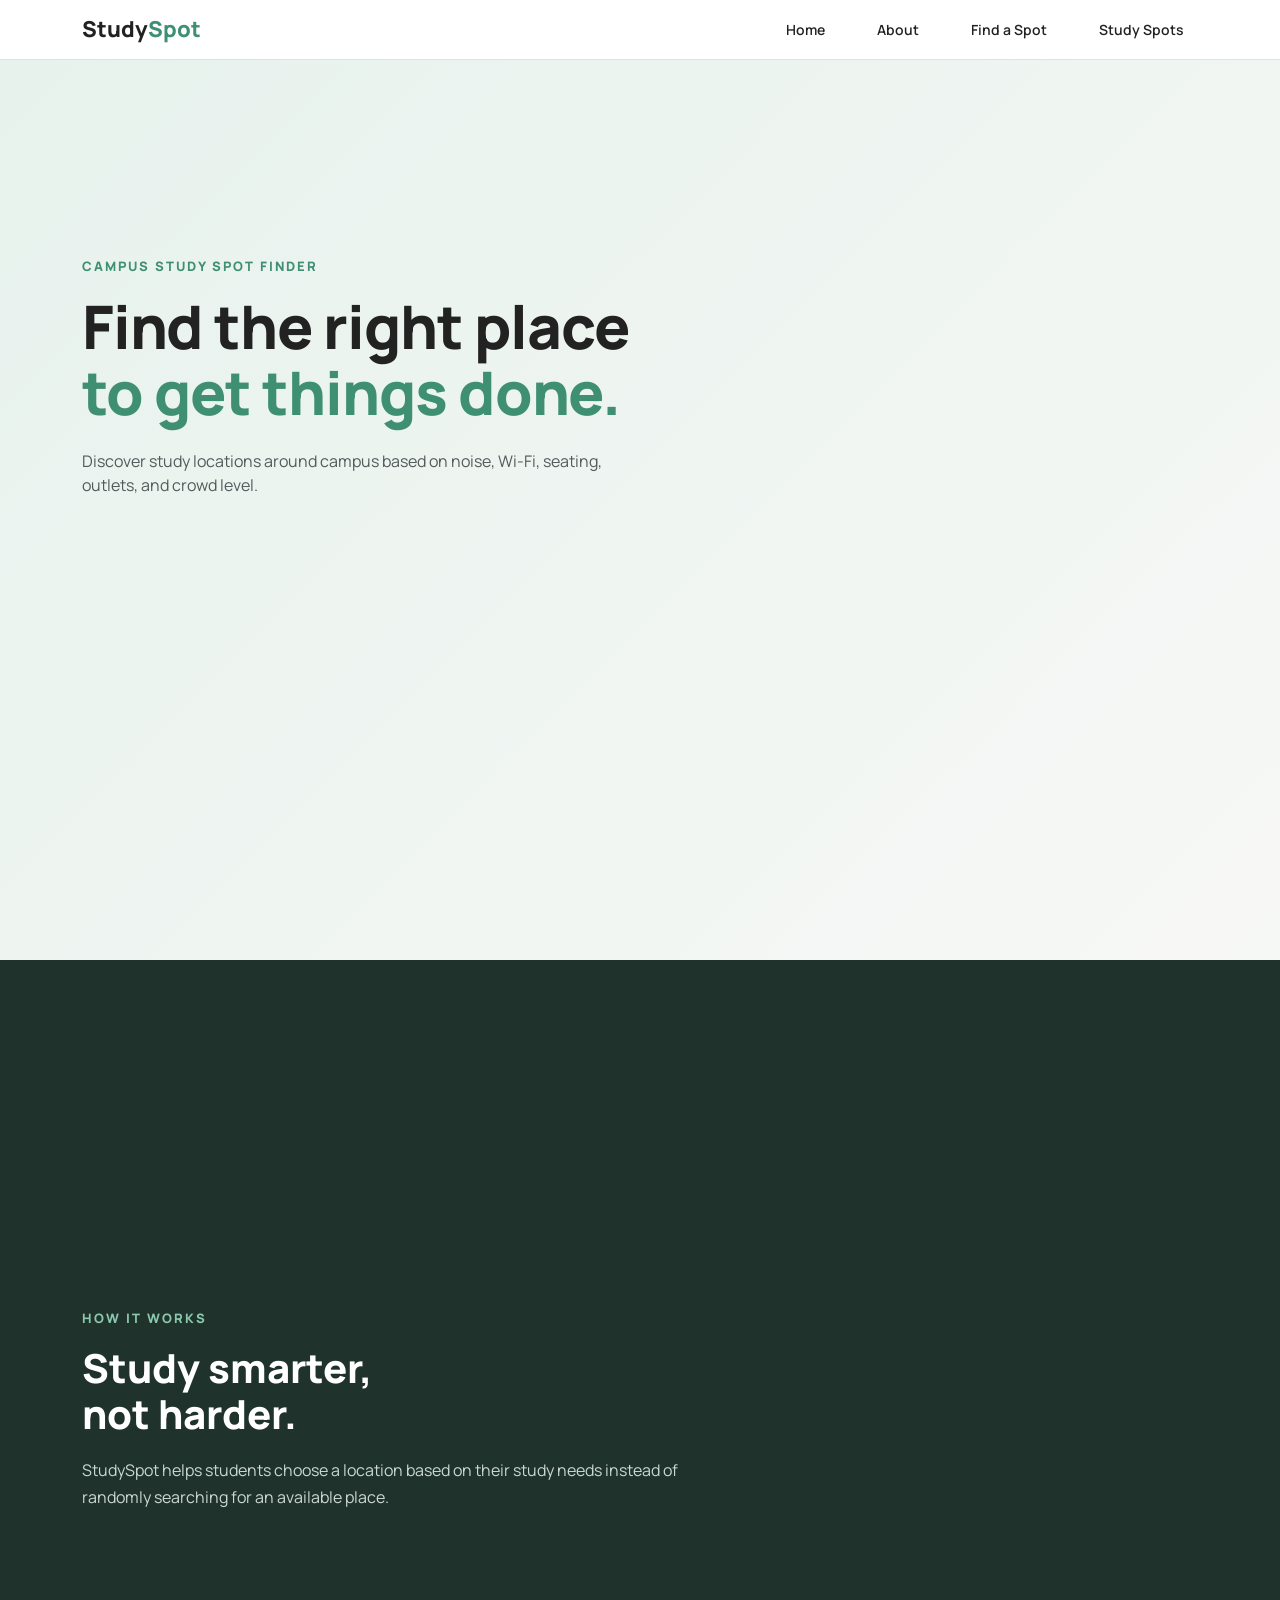
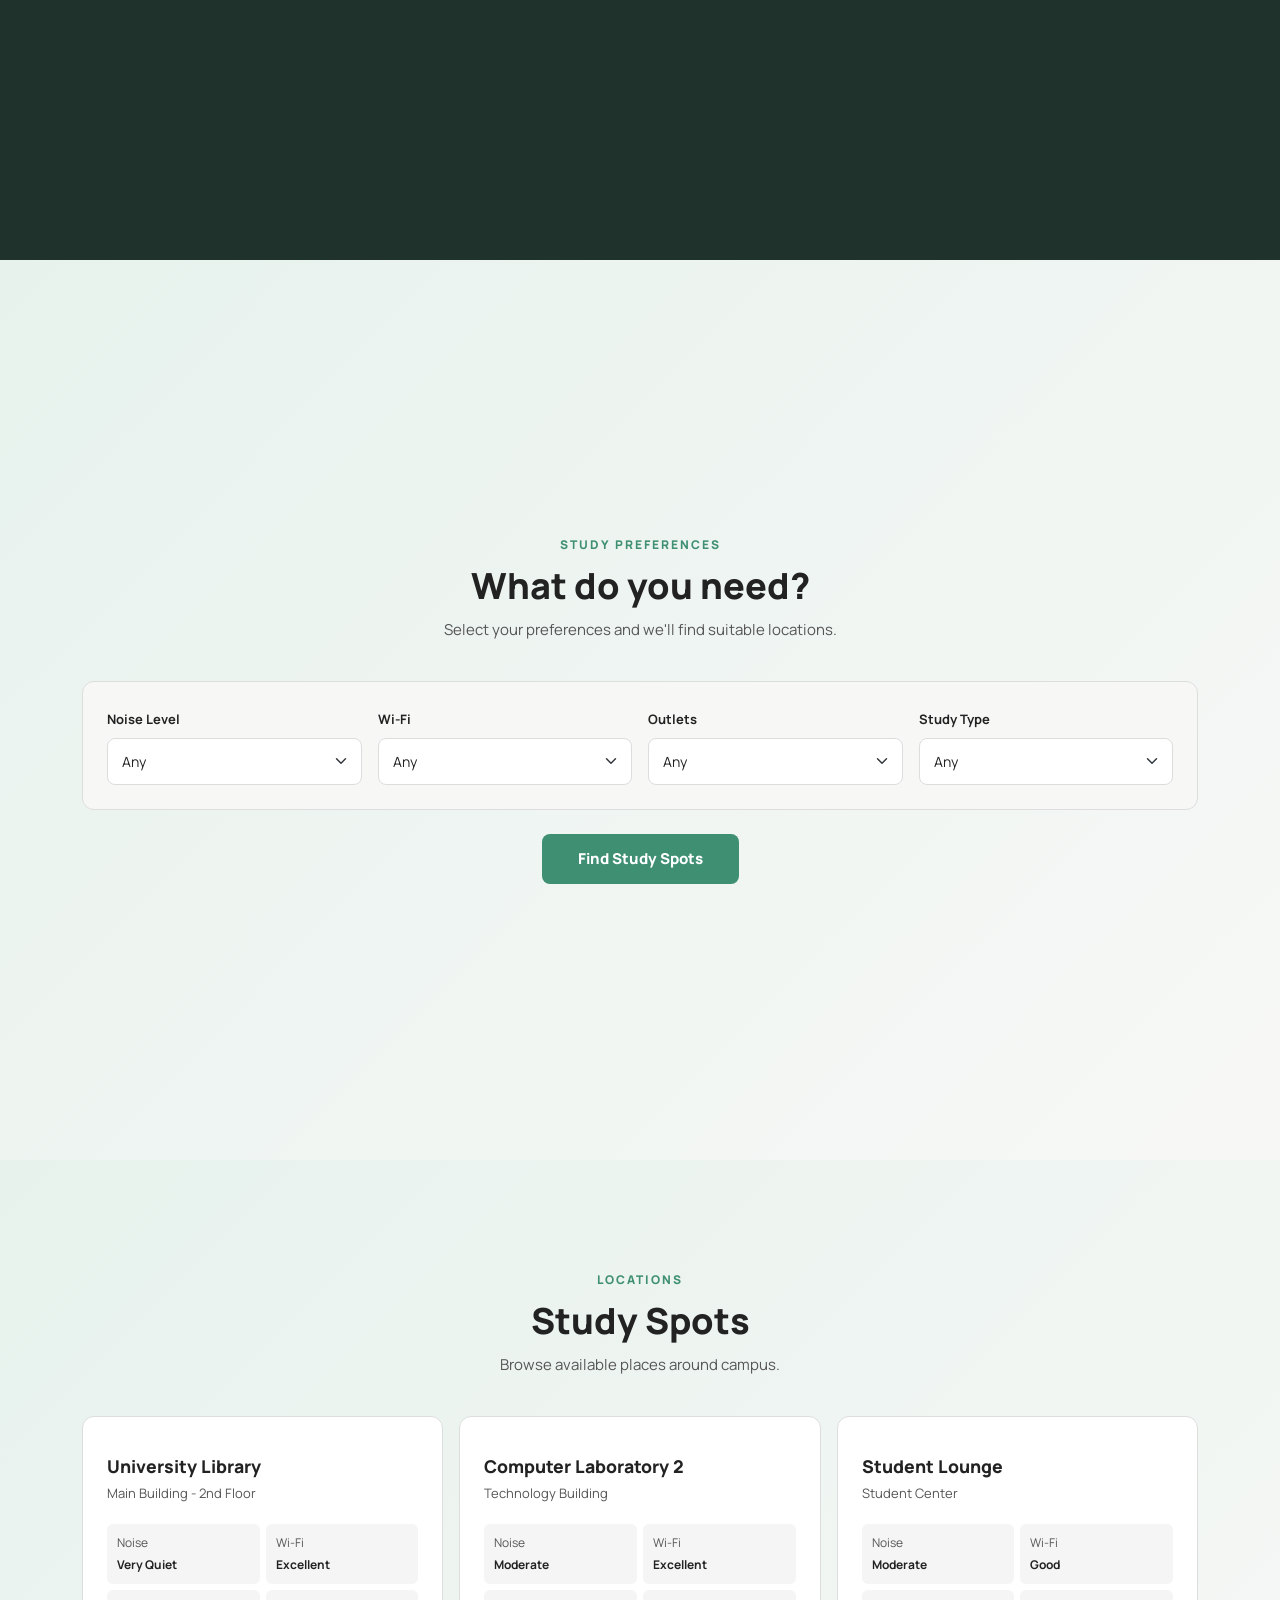
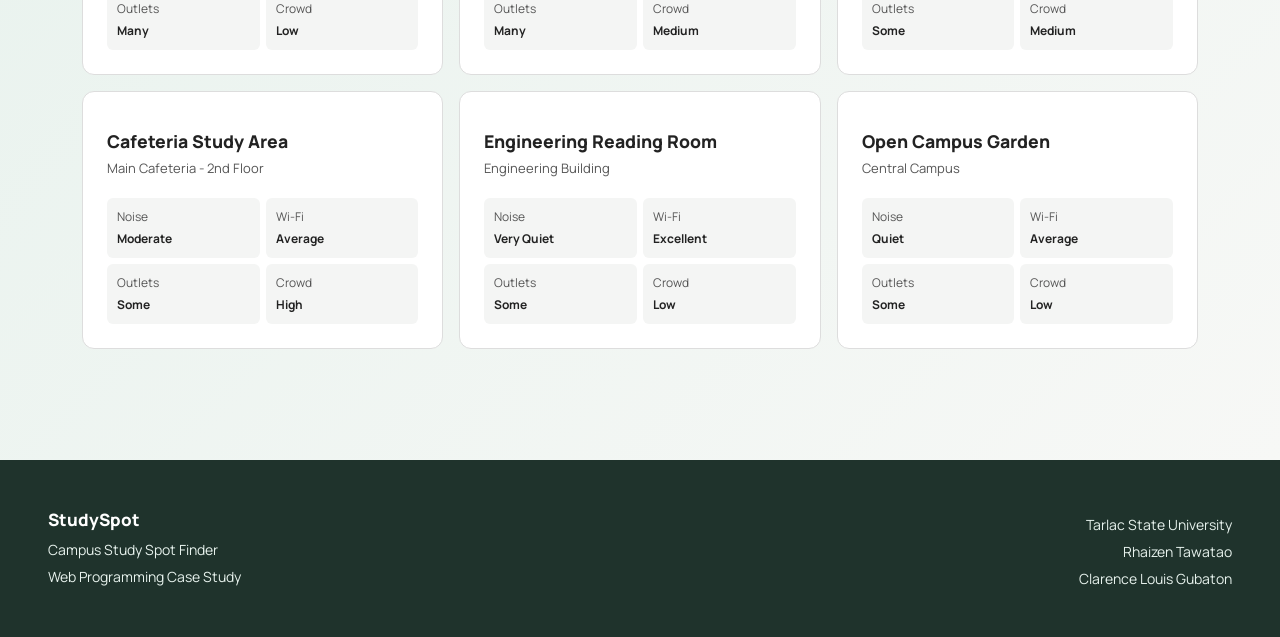
==== index.html @ e6a988a4 "StudySpot Case Study Favicon" ====
<!DOCTYPE html>
<html lang="en">
<head>
    <meta charset="UTF-8">
    <meta name="viewport" content="width=device-width, initial-scale=1.0">
    <title>StudySpot</title>

    <!-- Bootstrap 5 -->
    <link href="https://cdn.jsdelivr.net/npm/bootstrap@5.3.3/dist/css/bootstrap.min.css" rel="stylesheet">

    <!-- Google Fonts -->
    <link rel="preconnect" href="https://fonts.googleapis.com">
    <link rel="preconnect" href="https://fonts.gstatic.com">
    <link href="https://fonts.googleapis.com/css2?family=Manrope:wght@400;500;700;800&display=swap" rel="stylesheet">

    <!-- Favicon Icon -->
    <link rel="icon" type="img/png" href="favicon.ico">

    <!-- EXTERNAL CSS -->
    <link rel="stylesheet" href="style.css">
</head>

<body>
    <nav class="navbar bg-white border-bottom sticky-top">
        <div class="container nav-flex-container">
            <a class="navbar-brand logo" href="#home"> Study<span>Spot</span> </a>
            <ul class="navbar-nav gap-4">
                <li class="nav-item">
                    <a class="nav-link active-link" href="#home">Home</a>
                </li>

                <li class="nav-item">
                    <a class="nav-link" href="#about">About</a>
                </li>

                <li class="nav-item">
                    <a class="nav-link" href="#finder">Find a Spot</a>
                </li>

                <li class="nav-item">
                    <a class="nav-link" href="#spots">Study Spots</a>
                </li>

            </ul>
        </div>
    </nav>
    
    <main>
        <section id="home" class="hero min-vh-100">
            <div class="container hero-inner">
                <p class="small-title">Campus Study Spot Finder</p>
                <h1>
                    Find the right place<br>
                    <span>to get things done.</span>
                </h1>
                <p class="hero-text text-muted">
                    Discover study locations around campus based on noise,
                    Wi-Fi, seating, outlets, and crowd level.
                </p>
            </div>
        </section>

        <section id="about" class="about-section d-flex align-items-center justify-content-center min-vh-100">
            <div class="container">
                <p class="small-title">How It Works</p>
                <h2>Study smarter,<br>not harder.</h2>
                <p>
                    StudySpot helps students choose a location based on their
                    study needs instead of randomly searching for an available place.
                </p>
            </div>
        </section>

        <section id="finder" class="finder-section align-content-center min-vh-100">
            <div class="container">
                <div class="section-title">
                    <p>Study Preferences</p>
                    <h2>What do you need?</h2>
                    <span>Select your preferences and we'll find suitable locations.</span>
                </div>

                <div class="preferences">
                    <div class="row g-3">
                        <div class="col-12 col-sm-6 col-lg-3">
                            <label for="noise" class="form-label">Noise Level</label>
                            <select id="noise" class="form-select">
                                <option value="any">Any</option>
                                <option value="quiet">Quiet</option>
                                <option value="moderate">Moderate</option>
                            </select>
                        </div>

                        <div class="col-12 col-sm-6 col-lg-3">
                            <label for="wifi" class="form-label">Wi-Fi</label>
                            <select id="wifi" class="form-select">
                                <option value="any">Any</option>
                                <option value="high">Strong Wi-Fi</option>
                                <option value="medium">Average Wi-Fi</option>
                            </select>
                        </div>

                        <div class="col-12 col-sm-6 col-lg-3">
                            <label for="outlets" class="form-label">Outlets</label>
                            <select id="outlets" class="form-select">
                                <option value="any">Any</option>
                                <option value="many">Many Outlets</option>
                                <option value="some">Some Outlets</option>
                            </select>
                        </div>

                        <div class="col-12 col-sm-6 col-lg-3">
                            <label for="studyType" class="form-label">Study Type</label>
                            <select id="studyType" class="form-select">
                                <option value="any">Any</option>
                                <option value="individual">Individual Study</option>
                                <option value="group">Group Study</option>
                                <option value="programming">Programming</option>
                            </select>
                        </div>
                    </div>
                </div>

                <div class="text-center mt-4">
                    <button id="findButton" class="btn find-btn">Find Study Spots</button>
                </div>
            </div>
        </section>

        <section id="spots" class="spots-section align-content-center min-vh-100">
            <div class="container">
                <div class="section-title">
                    <p>Locations</p>
                    <h2>Study Spots</h2>
                    <span>Browse available places around campus.</span>
                </div>

                <div id="spotContainer" class="row g-3"></div>
            </div>
        </section>
    </main>

     <footer>
        <div class=" footer-content">
            <div class="row align-items-center">
                <div class="col-md-6 text-center text-md-start mb-4 mb-md-0">
                    <h3>StudySpot</h3>
                    <p>Campus Study Spot Finder</p>
                    <p>Web Programming Case Study</p>
                </div>
        
                <div class="col-md-6 text-center text-md-end">
                    <p>Tarlac State University</p>
                    <p>Rhaizen Tawatao</p>
                    <p>Clarence Louis Gubaton</p>
                </div>
            </div>
        </div>
    </footer>

    <!-- Bootstrap JS -->
    <script src="https://cdn.jsdelivr.net/npm/bootstrap@5.3.3/dist/js/bootstrap.bundle.min.js"></script>

    <!-- EXTERNAL JS -->
    <script src="index.js"></script>
</body>
</html>
---- style.css ----
:root {
    --green: #3f8f72;
    --green-2: #32765e;
    --primary-text: #222;
    --versatile: #e7f2ed;
    --ash: #555;
    --border: #ddd;
    --primary-bg: #f7f8f6;
    --dark-green: #1f332c;
    --box-bg: #f4f5f4;
    --radius: 12px;
}

* {
    margin: 0;
    padding: 0;
    box-sizing: border-box;
}

body, html {
    font-family: 'Manrope', sans-serif;
    background: var(--bg);
    color: var(--primary-text);
    line-height: 1.5;
    scroll-behavior: smooth;
}

.nav-flex-container {
    display: flex;
    justify-content: space-between;
    align-items: center;
    flex-wrap: wrap; 
    gap: 10px;       
}

.logo {
    font-size: 22px;
    font-weight: 800;
    color: var(---primary-text);
    text-decoration: none;
    white-space: nowrap;
}

.logo:hover{
    color: var(--green);
}

.logo span {
    color: var(--green);
}


.navbar-nav {
    display: flex;
    flex-direction: row;
    flex-wrap: wrap; 
    gap: 4px;
    align-items: center;
    list-style: none;
    padding-left: 0;
    margin-bottom: 0;
}

.navbar-nav .nav-link {
    color: var(--primary-text);
    font-size: 14px;
    font-weight: 600;
    padding: 6px 14px;
    border-radius: 6px;
    transition: 0.2s;
    text-decoration: none;
    display: block;
}

.navbar-nav .nav-link:hover {
    color: var(--green);
    background-color: var(--primary-bg);
}

.hero {
    background: linear-gradient(135deg, #e7f2ed, #f7f8f6);
}


.hero-inner {
    padding-top: 96px;
    padding-bottom: 96px;
    min-height: 650px;
    display: flex;
    flex-direction: column;
    justify-content: center;
}

.small-title {
    color: var(--green);
    font-size: 13px;
    font-weight: 800;
    letter-spacing: 2px;
    margin-bottom: 16px;
    text-transform: uppercase;
}

.hero h1 {
    font-size: clamp(2.5rem, 6vw, 3.75rem);
    line-height: 1.1;
    margin-bottom: 24px;
    letter-spacing: -1px;
    color: var(---primary-text);
    font-weight: 800;
}

.hero h1 span {
    color: var(--green);
}

.hero-text {
    width: 550px;
    line-height: 1.5;
}

.finder-section,
.spots-section {
    background: linear-gradient(135deg, var(--versatile), var(--primary-bg));
    padding: 80px 0;
}

.section-title {
    text-align: center;
    margin-bottom: 40px;
}

.section-title p {
    color: var(--green);
    font-size: 12px;
    font-weight: 800;
    letter-spacing: 2px;
    text-transform: uppercase;
    margin-bottom: 6px;
}

.section-title h2 {
    font-size: clamp(1.8rem, 4vw, 2.25rem);
    margin: 10px 0;
    line-height: 1.2;
    font-weight: 800;
    color: var(--primary-text);
}

.section-title span {
    color: var(--ash);
    font-size: 15px;
}


.preferences {
    background: var(--primary-bg);
    padding: 24px;
    border-radius: var(--radius);
    border: 1px solid var(--border);
}

.preferences .form-label {
    font-size: 13px;
    font-weight: 700;
    margin-bottom: 8px;
    color: var(--primary-text);
}

.preferences .form-select {
    border: 1px solid var(--border);
    border-radius: 8px;
    padding: 12px 14px;
    font-size: 14px;
    color: var(--primary-text);
    box-shadow: none;
}

.preferences .form-select:focus {
    border-color: var(--green);
    box-shadow: 0 0 0 3px rgba(63, 143, 114, 0.2);
}


.find-btn {
    background: var(--green);
    color: white;
    font-weight: 800;
    font-size: 15px;
    padding: 14px 36px;
    border-radius: 8px;
    border: none;
    transition: 0.2s;
}

.find-btn:hover,
.find-btn:focus {
    background: var(--green-dark);
    color: white;
}

.spot-card {
    background: white;
    border: 1px solid var(--border);
    border-radius: var(--radius);
    padding: 24px;
    transition: 0.2s;
    height: 100%;
}

.spot-card:hover {
    transform: translateY(-5px);
    box-shadow: 0 10px 25px rgba(0, 0, 0, 0.08);
}

.spot-icon {
    font-size: 34px;
    line-height: 1;
    margin-bottom: 14px;
}

.spot-card h3 {
    margin: 0 0 6px;
    font-size: 1.1rem;
    line-height: 1.3;
    font-weight: 800;
}

.location {
    color: var(--ash);
    font-size: 13px;
    margin-bottom: 20px;
}

.details {
    display: grid;
    grid-template-columns: 1fr 1fr;
    gap: 6px;
}

.detail {
    background: var(--box-bg);
    padding: 10px;
    border-radius: 6px;
    font-size: 12px;
    color: var(--ash);
}

.detail strong {
    display: block;
    margin-top: 4px;
    color: var(--primary-text);
}

.about-section {
    background: var(--dark-green);
    color: white;
    padding: 90px 0;
}

.about-section .small-title {
    color: #8bc8ae;
}

.about-section h2 {
    font-size: clamp(2rem, 5vw, 2.5rem);
    line-height: 1.15;
    margin: 10px 0 20px;
    font-weight: 800;
}

.about-section p:last-child {
    max-width: 600px;
    color: #cbd8d2;
    line-height: 1.7;
    margin-bottom: 0;
}


footer {
    background-color: var(--dark-green);
    color: white;
    width: 100%;
}

.footer-content {
    padding: 48px;
}

.footer-content h3 {
    font-size: 17px;
    margin-bottom: 8px;
    font-weight: 800;
}

.footer-content p {
    color: var(--versatile);
    font-size: 14px;
    margin-top: 6px;
    margin-bottom: 0;
}


@media (max-width: 992px) {
    .hero-inner {
        min-height: auto;
        padding-top: 80px;
        padding-bottom: 80px;
    }

    .about-section {
        padding: 72px 0;
    }
}

@media (max-width: 576px) {
    .nav-flex-container {
        justify-content: center; 
        flex-direction: column;  
    }
    .finder-section,
    .spots-section {
        padding: 64px 0;
    }

    .hero-inner {
        padding-top: 72px;
        padding-bottom: 72px;
    }

    .about-section {
        padding: 64px 0;
    }

    .footer-content {
        padding: 28px 0;
    }
}
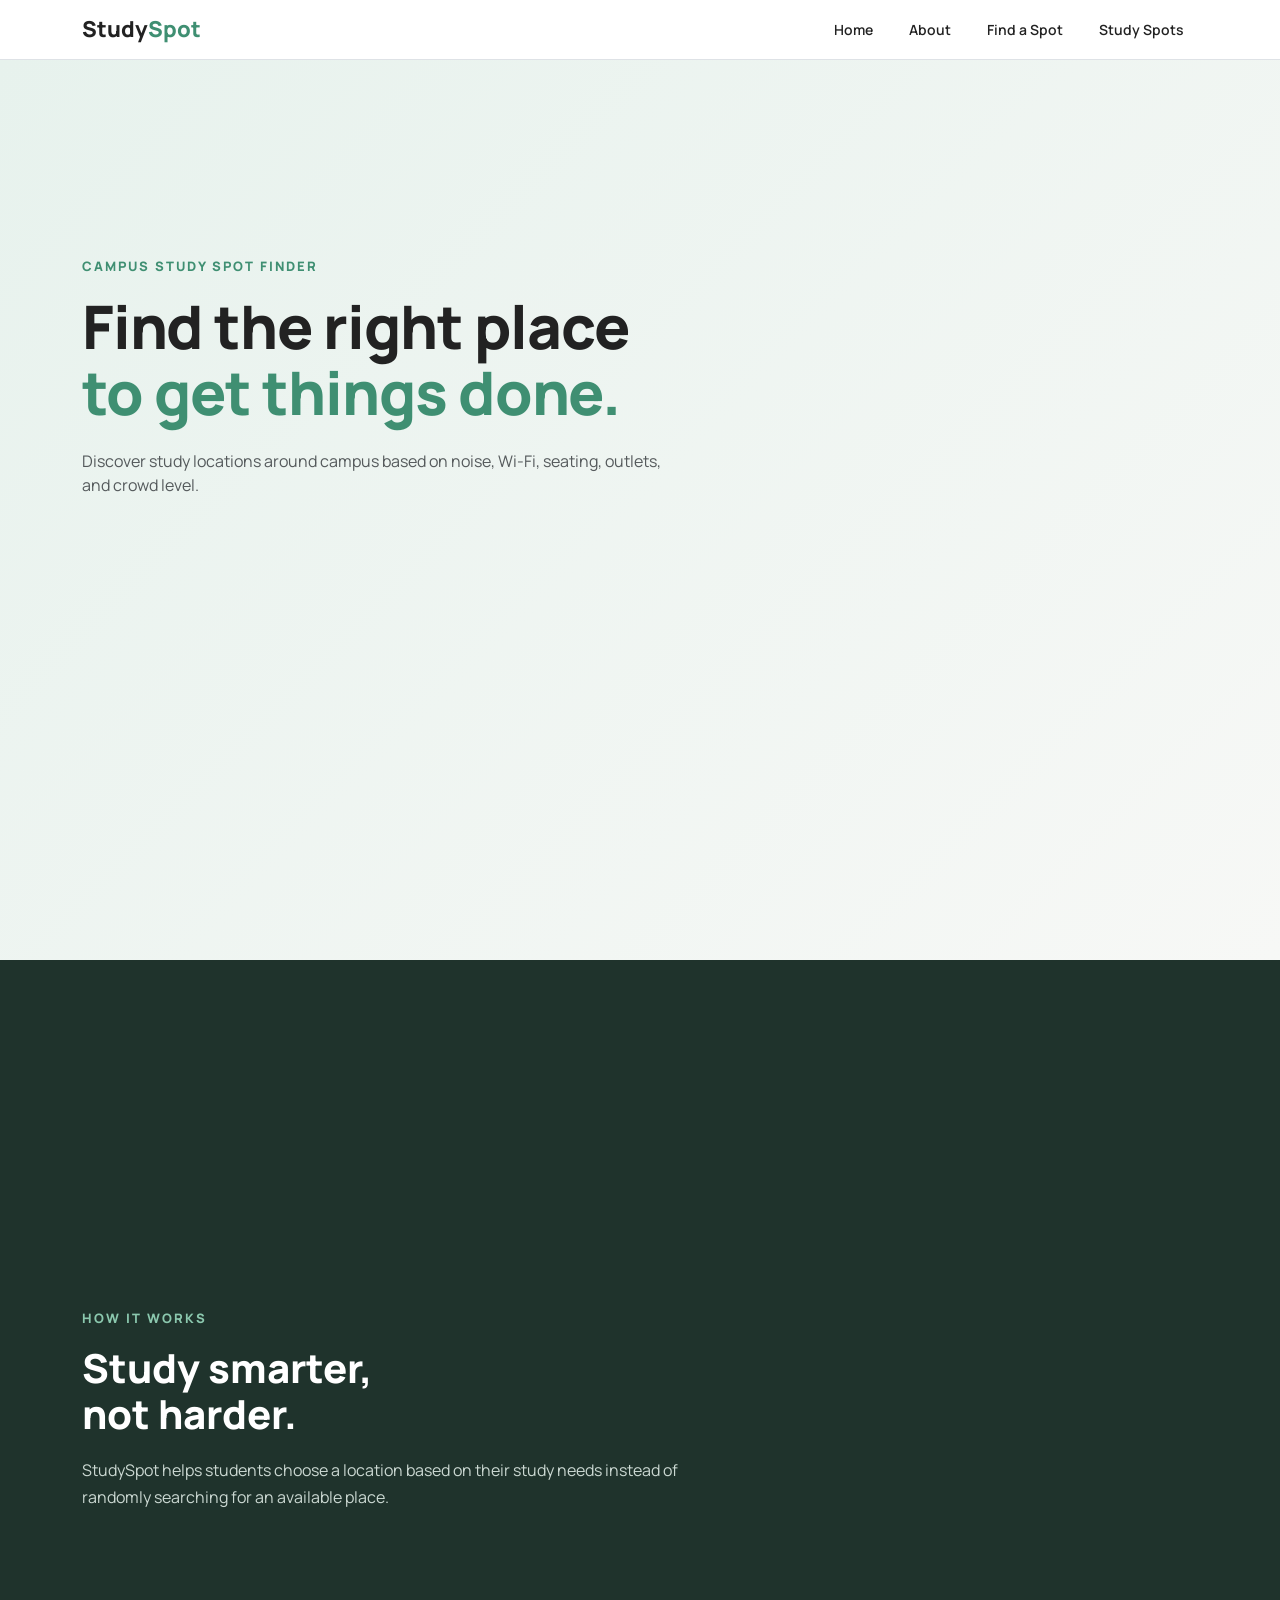
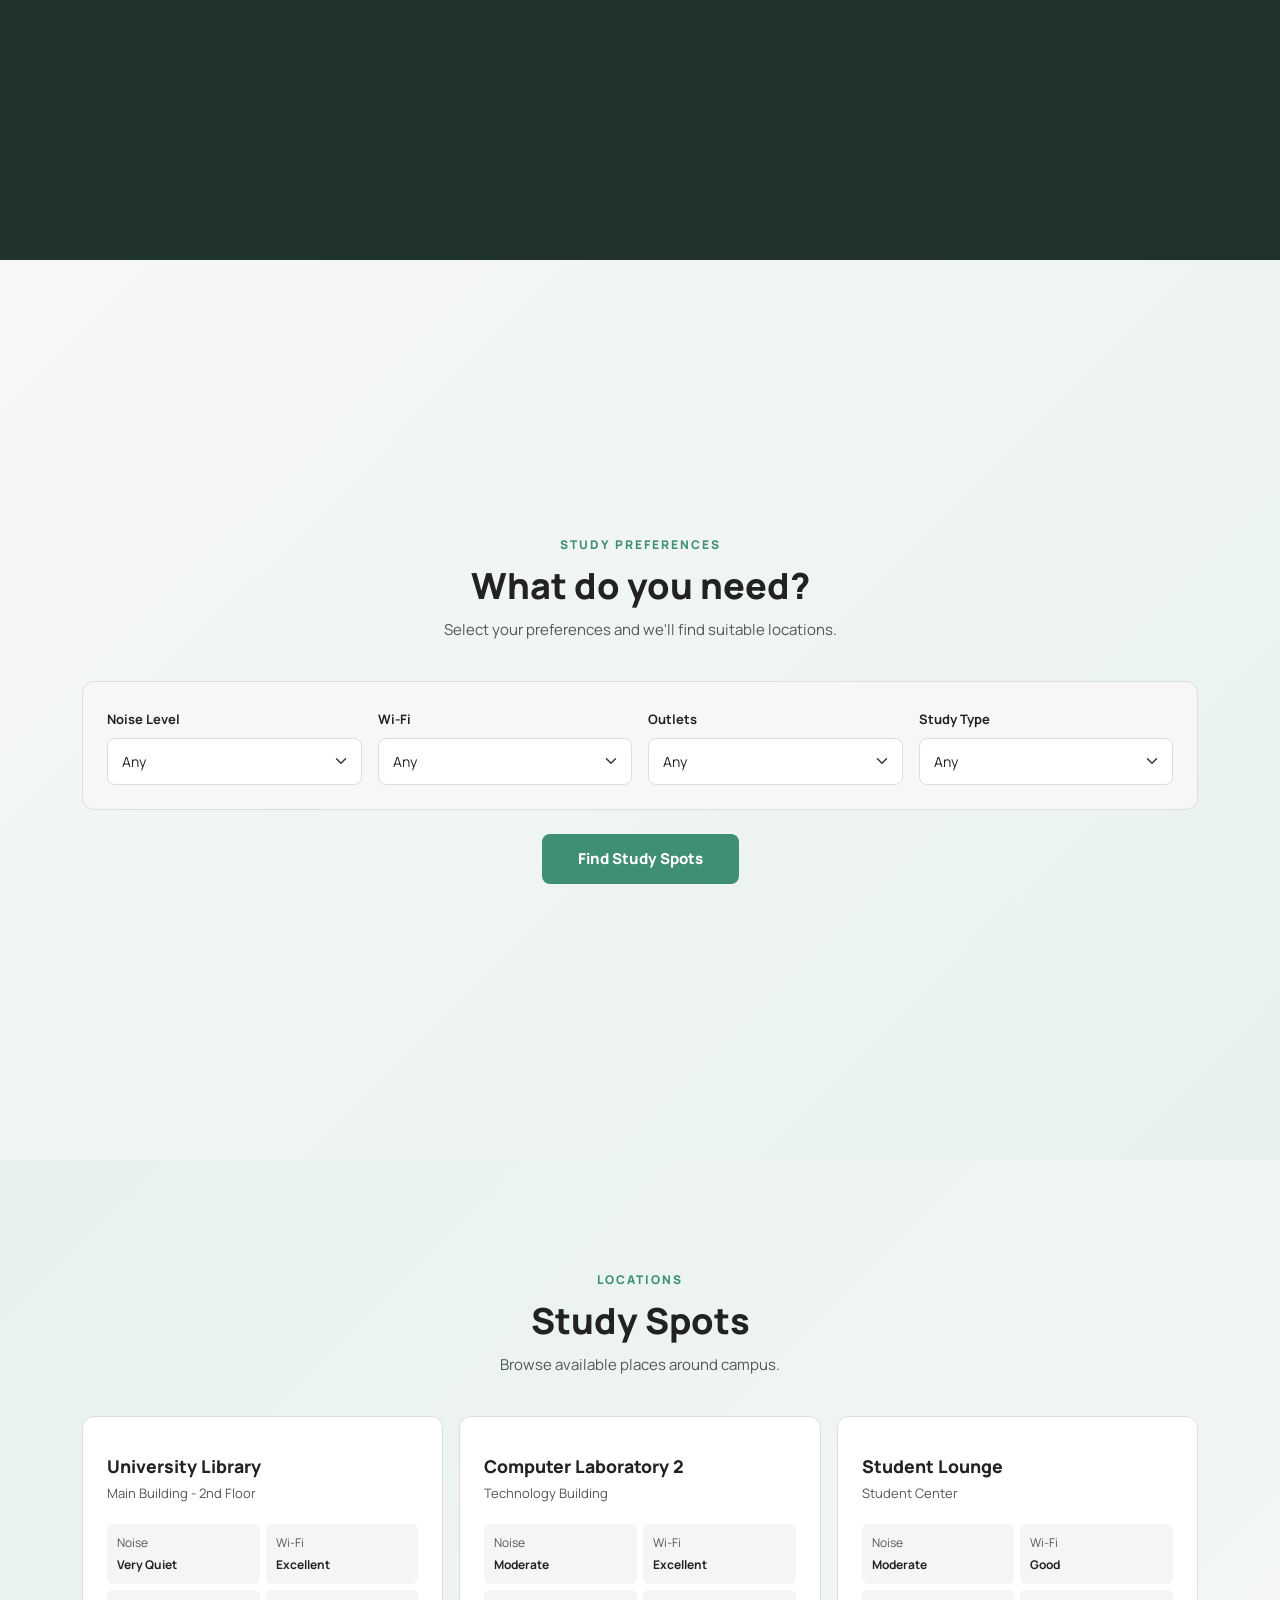
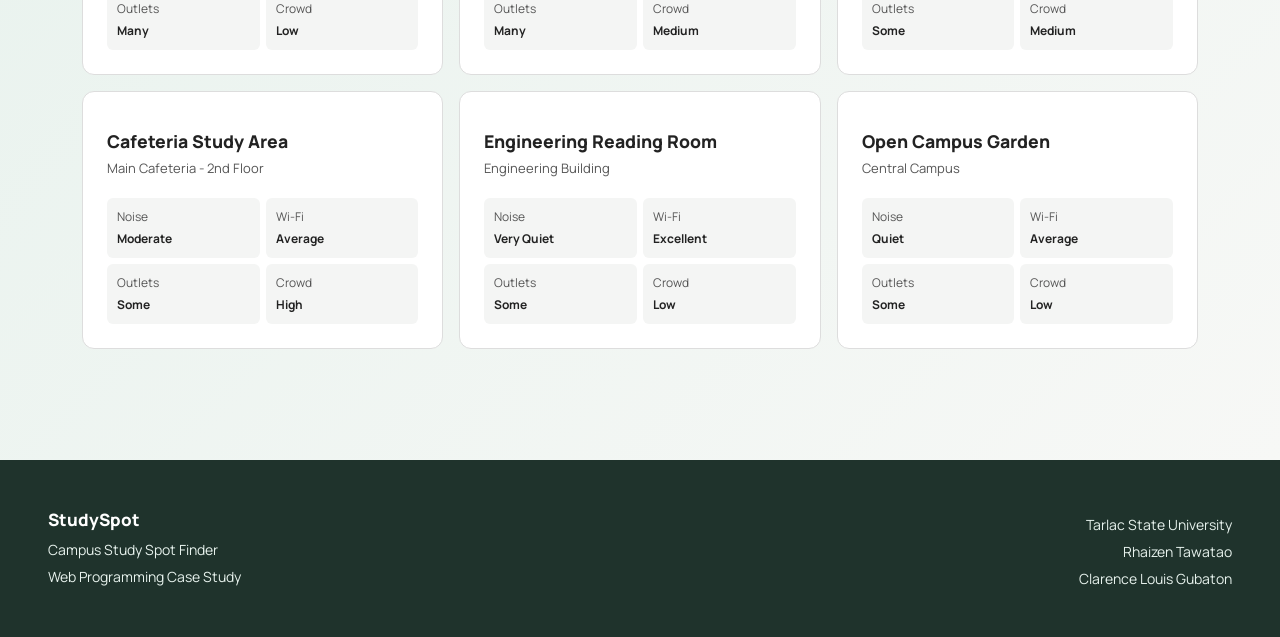
==== commit e814a0dc: "added a sticky navbar" ====
--- a/index.html
+++ b/index.html
@@ -21,10 +21,10 @@
 </head>
 
 <body>
-    <nav class="navbar bg-white border-bottom sticky-top">
+    <nav class="navbar bg-white border-bottom">
         <div class="container nav-flex-container">
             <a class="navbar-brand logo" href="#home"> Study<span>Spot</span> </a>
-            <ul class="navbar-nav gap-4">
+            <ul class="navbar-nav gap-2">
                 <li class="nav-item">
                     <a class="nav-link active-link" href="#home">Home</a>
                 </li>
--- a/style.css
+++ b/style.css
@@ -19,7 +19,7 @@
 
 body, html {
     font-family: 'Manrope', sans-serif;
-    background: var(--bg);
+    background: var(--primary-bg);
     color: var(--primary-text);
     line-height: 1.5;
     scroll-behavior: smooth;
@@ -49,6 +49,12 @@
     color: var(--green);
 }
 
+.navbar {
+    position: sticky;
+    top: 0;
+    z-index: 1000;
+    width: 100%;
+}
 
 .navbar-nav {
     display: flex;
@@ -81,7 +87,6 @@
     background: linear-gradient(135deg, #e7f2ed, #f7f8f6);
 }
 
-
 .hero-inner {
     padding-top: 96px;
     padding-bottom: 96px;
@@ -114,11 +119,14 @@
 }
 
 .hero-text {
-    width: 550px;
+    max-width: 600px;
     line-height: 1.5;
 }
 
-.finder-section,
+.finder-section {
+    background: linear-gradient(135deg, var(--primary-bg), var(--versatile));
+    padding: 80px 0;
+}
 .spots-section {
     background: linear-gradient(135deg, var(--versatile), var(--primary-bg));
     padding: 80px 0;
@@ -150,7 +158,6 @@
     color: var(--ash);
     font-size: 15px;
 }
-
 
 .preferences {
     background: var(--primary-bg);
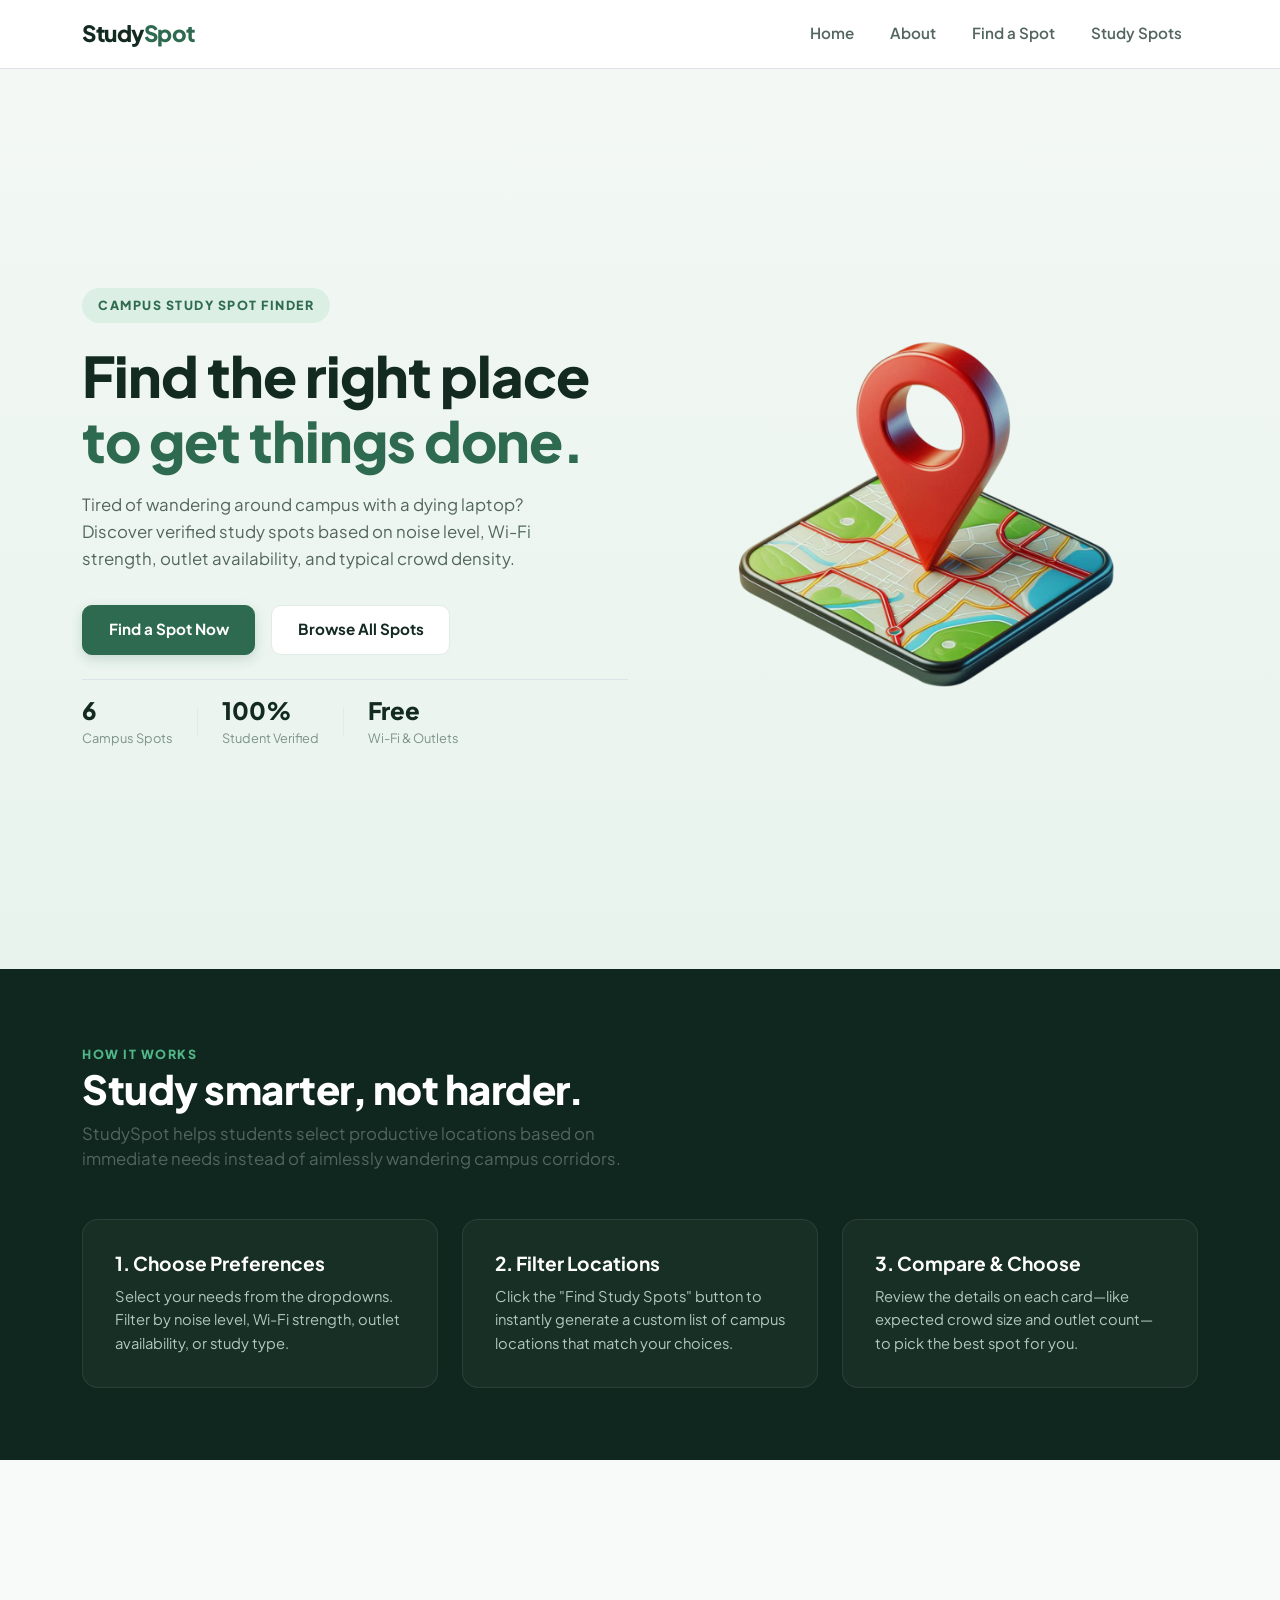
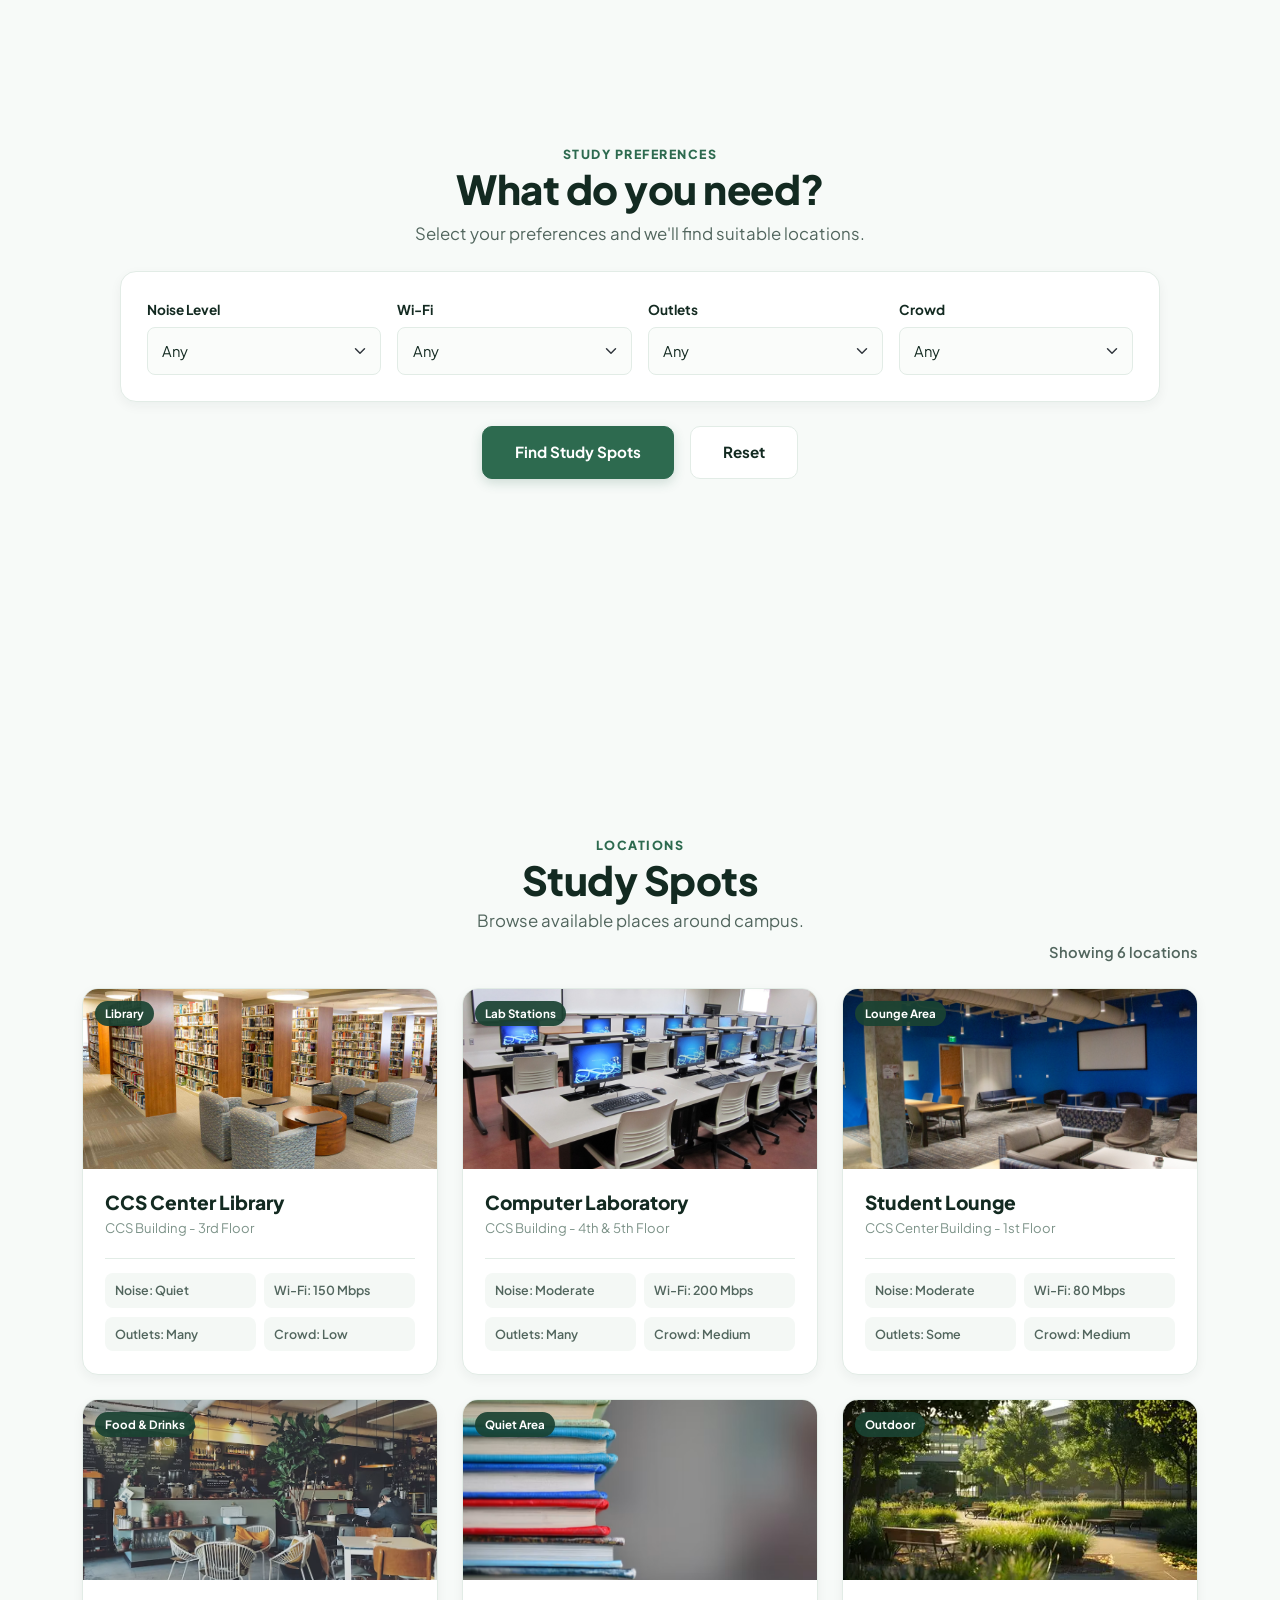
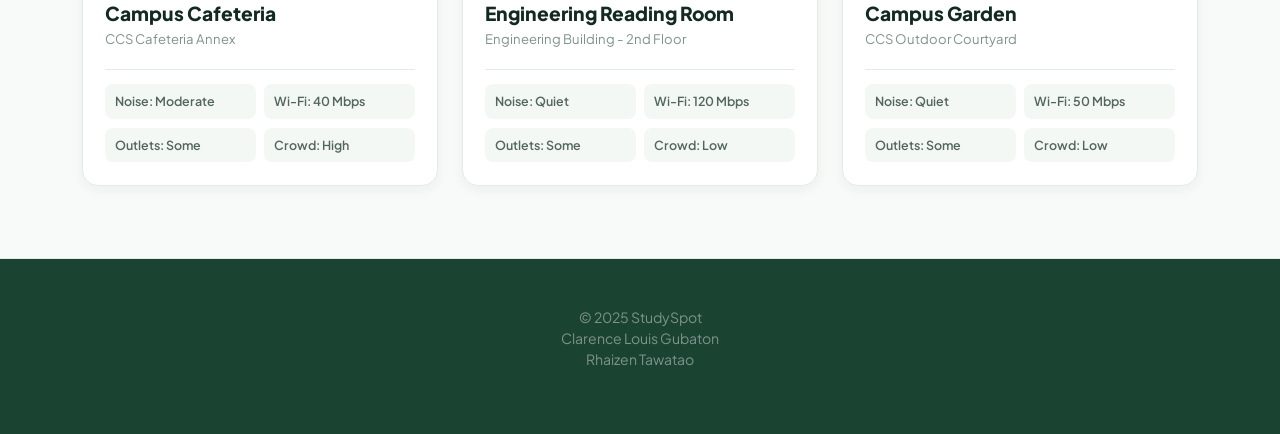
==== commit a4a7d350: "Rename StudySpot.html to index.html" ====
--- a/index.html
+++ b/index.html
@@ -1,166 +1,214 @@
 <!DOCTYPE html>
 <html lang="en">
 <head>
-    <meta charset="UTF-8">
-    <meta name="viewport" content="width=device-width, initial-scale=1.0">
-    <title>StudySpot</title>
-
-    <!-- Bootstrap 5 -->
-    <link href="https://cdn.jsdelivr.net/npm/bootstrap@5.3.3/dist/css/bootstrap.min.css" rel="stylesheet">
-
-    <!-- Google Fonts -->
-    <link rel="preconnect" href="https://fonts.googleapis.com">
-    <link rel="preconnect" href="https://fonts.gstatic.com">
-    <link href="https://fonts.googleapis.com/css2?family=Manrope:wght@400;500;700;800&display=swap" rel="stylesheet">
-
-    <!-- Favicon Icon -->
-    <link rel="icon" type="img/png" href="favicon.ico">
-
-    <!-- EXTERNAL CSS -->
-    <link rel="stylesheet" href="style.css">
+  <meta charset="UTF-8" />
+  <meta name="viewport" content="width=device-width, initial-scale=1.0" />
+  <title>StudySpot — Campus Study Spot Finder</title>
+
+  <link href="https://cdn.jsdelivr.net/npm/bootstrap@5.3.3/dist/css/bootstrap.min.css" rel="stylesheet">
+
+  <!-- Google Fonts -->
+  <link rel="preconnect" href="https://fonts.googleapis.com">
+  <link rel="preconnect" href="https://fonts.gstatic.com" crossorigin>
+  <link href="https://fonts.googleapis.com/css2?family=Plus+Jakarta+Sans:wght@400;500;600;700;800&display=swap" rel="stylesheet">
+
+  <link rel="stylesheet" href="style.css" />
+  <link rel="icon" type="image/x-icon" href="assets/favicon.ico">
 </head>
-
 <body>
-    <nav class="navbar bg-white border-bottom">
-        <div class="container nav-flex-container">
-            <a class="navbar-brand logo" href="#home"> Study<span>Spot</span> </a>
-            <ul class="navbar-nav gap-2">
-                <li class="nav-item">
-                    <a class="nav-link active-link" href="#home">Home</a>
-                </li>
-
-                <li class="nav-item">
-                    <a class="nav-link" href="#about">About</a>
-                </li>
-
-                <li class="nav-item">
-                    <a class="nav-link" href="#finder">Find a Spot</a>
-                </li>
-
-                <li class="nav-item">
-                    <a class="nav-link" href="#spots">Study Spots</a>
-                </li>
-
-            </ul>
-        </div>
-    </nav>
-    
-    <main>
-        <section id="home" class="hero min-vh-100">
-            <div class="container hero-inner">
-                <p class="small-title">Campus Study Spot Finder</p>
-                <h1>
-                    Find the right place<br>
-                    <span>to get things done.</span>
-                </h1>
-                <p class="hero-text text-muted">
-                    Discover study locations around campus based on noise,
-                    Wi-Fi, seating, outlets, and crowd level.
-                </p>
+
+  <!-- Navbar -->
+  <nav class="navbar navbar-expand-lg sticky-top bg-white border-bottom">
+    <div class="container">
+      <a class="navbar-brand logo" href="#home">Study<span>Spot</span></a>
+
+      <button class="navbar-toggler" type="button" data-bs-toggle="collapse" data-bs-target="#navbarNav" aria-controls="navbarNav" aria-expanded="false" aria-label="Toggle navigation">
+        <span class="navbar-toggler-icon"></span>
+      </button>
+
+      <div class="collapse navbar-collapse" id="navbarNav">
+        <ul class="navbar-nav ms-auto py-2 py-lg-0 gap-1">
+          <li class="nav-item">
+            <a class="nav-link" href="#home">Home</a>
+          </li>
+          <li class="nav-item">
+            <a class="nav-link" href="#about">About</a>
+          </li>
+          <li class="nav-item">
+            <a class="nav-link" href="#finder">Find a Spot</a>
+          </li>
+          <li class="nav-item">
+            <a class="nav-link" href="#spots">Study Spots</a>
+          </li>
+        </ul>
+      </div>
+    </div>
+  </nav>
+
+  <!-- Hero Section -->
+  <section id="home" class="hero-section min-vh-100 d-flex align-items-center py-5">
+    <div class="container">
+      <div class="row align-items-center gy-4 gy-lg-0">
+        <div class="col-12 col-lg-6 hero-text-col text-center text-lg-start">
+          <span class="sub-badge badge-pill">CAMPUS STUDY SPOT FINDER</span>
+
+          <h1 class="hero-title">
+            Find the right place <br />
+            <span class="highlight">to get things done.</span>
+          </h1>
+
+          <p class="hero-desc mx-auto mx-lg-0">
+            Tired of wandering around campus with a dying laptop? Discover verified study spots based on noise level, Wi-Fi strength, outlet availability, and typical crowd density.
+          </p>
+
+          <div class="hero-actions d-flex flex-column flex-sm-row justify-content-center justify-content-lg-start gap-2 gap-sm-3 mb-4">
+            <a href="#finder" class="btn btn-primary-custom">Find a Spot Now</a>
+            <a href="#spots" class="btn btn-secondary-custom">Browse All Spots</a>
+          </div>
+
+          <div class="hero-stats d-flex align-items-center justify-content-center justify-content-lg-start flex-wrap gap-3 gap-sm-4 pt-3 border-top">
+            <div class="stat-item text-center text-lg-start">
+              <strong>6</strong>
+              <span>Campus Spots</span>
             </div>
-        </section>
-
-        <section id="about" class="about-section d-flex align-items-center justify-content-center min-vh-100">
-            <div class="container">
-                <p class="small-title">How It Works</p>
-                <h2>Study smarter,<br>not harder.</h2>
-                <p>
-                    StudySpot helps students choose a location based on their
-                    study needs instead of randomly searching for an available place.
-                </p>
+            <div class="stat-divider"></div>
+            <div class="stat-item text-center text-lg-start">
+              <strong>100%</strong>
+              <span>Student Verified</span>
             </div>
-        </section>
-
-        <section id="finder" class="finder-section align-content-center min-vh-100">
-            <div class="container">
-                <div class="section-title">
-                    <p>Study Preferences</p>
-                    <h2>What do you need?</h2>
-                    <span>Select your preferences and we'll find suitable locations.</span>
-                </div>
-
-                <div class="preferences">
-                    <div class="row g-3">
-                        <div class="col-12 col-sm-6 col-lg-3">
-                            <label for="noise" class="form-label">Noise Level</label>
-                            <select id="noise" class="form-select">
-                                <option value="any">Any</option>
-                                <option value="quiet">Quiet</option>
-                                <option value="moderate">Moderate</option>
-                            </select>
-                        </div>
-
-                        <div class="col-12 col-sm-6 col-lg-3">
-                            <label for="wifi" class="form-label">Wi-Fi</label>
-                            <select id="wifi" class="form-select">
-                                <option value="any">Any</option>
-                                <option value="high">Strong Wi-Fi</option>
-                                <option value="medium">Average Wi-Fi</option>
-                            </select>
-                        </div>
-
-                        <div class="col-12 col-sm-6 col-lg-3">
-                            <label for="outlets" class="form-label">Outlets</label>
-                            <select id="outlets" class="form-select">
-                                <option value="any">Any</option>
-                                <option value="many">Many Outlets</option>
-                                <option value="some">Some Outlets</option>
-                            </select>
-                        </div>
-
-                        <div class="col-12 col-sm-6 col-lg-3">
-                            <label for="studyType" class="form-label">Study Type</label>
-                            <select id="studyType" class="form-select">
-                                <option value="any">Any</option>
-                                <option value="individual">Individual Study</option>
-                                <option value="group">Group Study</option>
-                                <option value="programming">Programming</option>
-                            </select>
-                        </div>
-                    </div>
-                </div>
-
-                <div class="text-center mt-4">
-                    <button id="findButton" class="btn find-btn">Find Study Spots</button>
-                </div>
+            <div class="stat-divider"></div>
+            <div class="stat-item text-center text-lg-start">
+              <strong>Free</strong>
+              <span>Wi-Fi &amp; Outlets</span>
             </div>
-        </section>
-
-        <section id="spots" class="spots-section align-content-center min-vh-100">
-            <div class="container">
-                <div class="section-title">
-                    <p>Locations</p>
-                    <h2>Study Spots</h2>
-                    <span>Browse available places around campus.</span>
-                </div>
-
-                <div id="spotContainer" class="row g-3"></div>
-            </div>
-        </section>
-    </main>
-
-     <footer>
-        <div class=" footer-content">
-            <div class="row align-items-center">
-                <div class="col-md-6 text-center text-md-start mb-4 mb-md-0">
-                    <h3>StudySpot</h3>
-                    <p>Campus Study Spot Finder</p>
-                    <p>Web Programming Case Study</p>
-                </div>
-        
-                <div class="col-md-6 text-center text-md-end">
-                    <p>Tarlac State University</p>
-                    <p>Rhaizen Tawatao</p>
-                    <p>Clarence Louis Gubaton</p>
-                </div>
-            </div>
-        </div>
-    </footer>
-
-    <!-- Bootstrap JS -->
-    <script src="https://cdn.jsdelivr.net/npm/bootstrap@5.3.3/dist/js/bootstrap.bundle.min.js"></script>
-
-    <!-- EXTERNAL JS -->
-    <script src="index.js"></script>
+          </div>
+        </div>
+
+        <div class="col-12 col-lg-6 hero-visual-col text-center">
+          <div class="hero-visual-wrapper mx-auto">
+            <img src="images/map-pin.png" alt="Map visual" class="img-fluid hero-illustration mx-auto" />
+          </div>
+        </div>
+      </div>
+    </div>
+  </section>
+
+  <!-- About Section -->
+  <section id="about" class="about-section py-5">
+    <div class="container py-3 py-md-4">
+      <div class="text-center text-lg-start mb-4">
+        <span class="sub-badge text-light-green">HOW IT WORKS</span>
+        <h2 class="section-title text-white">Study smarter, not harder.</h2>
+        <p class="section-subtitle text-muted-green mx-auto mx-lg-0">
+          StudySpot helps students select productive locations based on immediate needs instead of aimlessly wandering campus corridors.
+        </p>
+      </div>
+
+      <div class="row g-3 g-md-4 mt-2">
+        <div class="col-12 col-md-4">
+          <div class="step-card h-100">
+            <h3>1. Choose Preferences</h3>
+            <p>Select your needs from the dropdowns. Filter by noise level, Wi-Fi strength, outlet availability, or study type.</p>
+          </div>
+        </div>
+        <div class="col-12 col-md-4">
+          <div class="step-card h-100">
+            <h3>2. Filter Locations</h3>
+            <p>Click the "Find Study Spots" button to instantly generate a custom list of campus locations that match your choices.</p>
+          </div>
+        </div>
+        <div class="col-12 col-md-4">
+          <div class="step-card h-100">
+            <h3>3. Compare & Choose</h3>
+            <p>Review the details on each card—like expected crowd size and outlet count—to pick the best spot for you.</p>
+          </div>
+        </div>
+      </div>
+    </div>
+  </section>
+
+  <!-- Finder Section -->
+  <section id="finder" class="finder-section py-5 min-vh-100 d-flex align-items-center">
+    <div class="container py-3 py-md-4">
+      <div class="text-center mb-4">
+        <span class="sub-badge">STUDY PREFERENCES</span>
+        <h2 class="section-title">What do you need?</h2>
+        <p class="section-subtitle mx-auto">Select your preferences and we'll find suitable locations.</p>
+      </div>
+
+      <div class="filter-box mx-auto">
+        <div class="row g-3">
+          <div class="col-12 col-sm-6 col-lg-3">
+            <label for="filterNoise" class="form-label-custom">Noise Level</label>
+            <select id="filterNoise" class="form-select custom-select">
+              <option value="all">Any</option>
+              <option value="Quiet">Quiet</option>
+              <option value="Moderate">Moderate</option>
+            </select>
+          </div>
+
+          <div class="col-12 col-sm-6 col-lg-3">
+            <label for="filterWifi" class="form-label-custom">Wi-Fi</label>
+            <select id="filterWifi" class="form-select custom-select">
+              <option value="all">Any</option>
+              <option value="Excellent">Excellent</option>
+              <option value="Good">Good</option>
+              <option value="Average">Average</option>
+            </select>
+          </div>
+
+          <div class="col-12 col-sm-6 col-lg-3">
+            <label for="filterOutlets" class="form-label-custom">Outlets</label>
+            <select id="filterOutlets" class="form-select custom-select">
+              <option value="all">Any</option>
+              <option value="Many">Many</option>
+              <option value="Some">Some</option>
+            </select>
+          </div>
+
+          <div class="col-12 col-sm-6 col-lg-3">
+            <label for="filterCrowd" class="form-label-custom">Crowd</label>
+            <select id="filterCrowd" class="form-select custom-select">
+              <option value="all">Any</option>
+              <option value="Low">Low</option>
+              <option value="Medium">Medium</option>
+              <option value="High">High</option>
+            </select>
+          </div>
+        </div>
+      </div>
+
+      <div class="filter-actions d-flex flex-column flex-sm-row justify-content-center align-items-center gap-2 gap-sm-3 mt-4">
+        <button id="findSpotsBtn" class="btn btn-primary-custom btn-large">Find Study Spots</button>
+        <button id="resetFiltersBtn" class="btn btn-secondary-custom btn-large">Reset</button>
+      </div>
+    </div>
+  </section>
+
+  <!-- Spots Section -->
+<section id="spots" class="spots-section py-5">
+  <div class="container py-3 py-md-4">
+    <div class="text-center mb-2">
+      <span class="sub-badge">LOCATIONS</span>
+      <h2 class="section-title mb-1">Study Spots</h2>
+      <p class="section-subtitle mx-auto mb-0">Browse available places around campus.</p>
+    </div>
+    <div class="results-count text-end mb-4">
+      Showing <span id="spotsCount">6</span> locations
+    </div>
+    <div class="row g-3 g-md-4" id="spotsContainer"></div>
+  </div>
+</section>
+
+  <!-- Footer -->
+  <footer class="footer py-4 py-md-5">
+    <div class="container text-center">
+      <p class="mb-0">© 2025 StudySpot</p>
+      <p>Clarence Louis Gubaton <br> Rhaizen Tawatao</p>
+    </div>
+  </footer>
+
+  <script src="https://cdn.jsdelivr.net/npm/bootstrap@5.3.3/dist/js/bootstrap.bundle.min.js"></script>
+  <script src="StudySpot.js"></script>
 </body>
-</html>+</html>
--- a/style.css
+++ b/style.css
@@ -1,344 +1,417 @@
 :root {
-    --green: #3f8f72;
-    --green-2: #32765e;
-    --primary-text: #222;
-    --versatile: #e7f2ed;
-    --ash: #555;
-    --border: #ddd;
-    --primary-bg: #f7f8f6;
-    --dark-green: #1f332c;
-    --box-bg: #f4f5f4;
-    --radius: 12px;
-}
-
-* {
-    margin: 0;
-    padding: 0;
-    box-sizing: border-box;
-}
-
-body, html {
-    font-family: 'Manrope', sans-serif;
-    background: var(--primary-bg);
-    color: var(--primary-text);
-    line-height: 1.5;
-    scroll-behavior: smooth;
-}
-
-.nav-flex-container {
-    display: flex;
-    justify-content: space-between;
-    align-items: center;
-    flex-wrap: wrap; 
-    gap: 10px;       
+  --primary: #2d6a4f;
+  --primary-dark: #1b4332;
+  --primary-deep: #0f271e;
+  --primary-light: #52b788;
+  --primary-tint: rgba(45, 106, 79, 0.1);
+  --bg-light: #f2f7f4;
+  --surface: #ffffff;
+  --text-main: #132a21;
+  --text-muted: #52665e;
+  --text-dim: #7d9389;
+  --border: #e2ece6;
+  --shadow-sm: 0 4px 12px rgba(18, 45, 33, 0.05);
+  --shadow-hover: 0 14px 28px rgba(18, 45, 33, 0.1);
+  --radius-sm: 8px;
+  --radius-md: 10px;
+  --radius-lg: 16px;
+  --radius-full: 9999px;
+  --transition: all 0.2s ease;
+}
+
+html {
+  scroll-behavior: smooth;
+  font-size: 16px;
+}
+
+body {
+  font-family: 'Plus Jakarta Sans', system-ui, -apple-system, sans-serif;
+  color: var(--text-main);
+  background-color: var(--bg-light);
+  line-height: 1.5;
+  overflow-x: hidden;
+}
+
+section {
+  scroll-margin-top: 75px;
+}
+
+/* NAVBAR */
+.navbar {
+  background: rgba(255, 255, 255, 0.96);
+  padding: 0.75rem 0;
 }
 
 .logo {
-    font-size: 22px;
-    font-weight: 800;
-    color: var(---primary-text);
-    text-decoration: none;
-    white-space: nowrap;
-}
-
-.logo:hover{
-    color: var(--green);
+  font-size: 1.4rem;
+  font-weight: 800;
+  color: var(--text-main);
+  text-decoration: none;
+  letter-spacing: -0.5px;
 }
 
 .logo span {
-    color: var(--green);
-}
-
-.navbar {
-    position: sticky;
-    top: 0;
-    z-index: 1000;
+  color: var(--primary);
+}
+
+.nav-link {
+  color: var(--text-muted);
+  font-weight: 600;
+  font-size: 0.95rem;
+  padding: 0.5rem 1rem !important;
+  border-radius: var(--radius-md);
+  transition: var(--transition);
+  text-align: center;
+}
+
+
+.nav-link:hover{
+  color: var(--primary) !important;
+  background-color: var(--primary-tint);
+}
+
+.navbar-toggler {
+  border: 1px solid var(--border);
+  padding: 0.35rem 0.55rem;
+}
+
+.navbar-toggler:focus {
+  box-shadow: 0 0 0 3px rgba(45, 106, 79, 0.15);
+}
+
+/* HERO SECTION */
+.hero-section {
+  background: linear-gradient(180deg, #f3f8f5 0%, #e8f3ed 100%);
+}
+
+.sub-badge {
+  display: inline-block;
+  font-size: 0.78rem;
+  font-weight: 800;
+  letter-spacing: 1.5px;
+  color: var(--primary);
+}
+
+.sub-badge.badge-pill {
+  background: #dcefe4;
+  color: #2e6b4f;
+  padding: 0.5rem 1rem;
+  border-radius: var(--radius-full);
+  margin-bottom: 1.25rem;
+}
+
+.hero-title {
+  font-size: clamp(2rem, 4.5vw, 3.5rem);
+  font-weight: 800;
+  line-height: 1.15;
+  color: var(--text-main);
+  letter-spacing: -1px;
+  margin-bottom: 1.25rem;
+}
+
+.hero-title .highlight {
+  color: var(--primary);
+}
+
+.hero-desc {
+  font-size: clamp(0.95rem, 1.8vw, 1.05rem);
+  color: var(--text-muted);
+  max-width: 480px;
+  margin-bottom: 2rem;
+  line-height: 1.6;
+}
+
+.btn-primary-custom {
+  display: inline-flex;
+  align-items: center;
+  justify-content: center;
+  background-color: var(--primary);
+  color: #ffffff;
+  font-weight: 700;
+  font-size: 0.95rem;
+  padding: 0.8rem 1.6rem;
+  border-radius: var(--radius-md);
+  text-decoration: none;
+  border: 1px solid var(--primary);
+  box-shadow: 0 4px 12px rgba(45, 106, 79, 0.2);
+  transition: var(--transition);
+}
+
+.btn-primary-custom:hover {
+  background-color: var(--primary-dark);
+  border-color: var(--primary-dark);
+  color: #ffffff;
+  transform: translateY(-2px);
+  box-shadow: 0 6px 16px rgba(45, 106, 79, 0.25);
+}
+
+.btn-secondary-custom {
+  display: inline-flex;
+  align-items: center;
+  justify-content: center;
+  background-color: var(--surface);
+  color: var(--text-main);
+  font-weight: 700;
+  font-size: 0.95rem;
+  padding: 0.8rem 1.6rem;
+  border-radius: var(--radius-md);
+  text-decoration: none;
+  border: 1px solid var(--border);
+  transition: var(--transition);
+}
+
+.btn-secondary-custom:hover {
+  background-color: #f9fbf9;
+  border-color: #cbdad1;
+  color: var(--text-main);
+  transform: translateY(-2px);
+}
+
+.btn-large {
+  padding: 0.9rem 2rem;
+}
+
+.stat-item strong {
+  display: block;
+  font-size: clamp(1.25rem, 2.5vw, 1.5rem);
+  font-weight: 800;
+  color: var(--text-main);
+  line-height: 1.2;
+}
+
+.stat-item span {
+  font-size: 0.8rem;
+  color: var(--text-dim);
+}
+
+.stat-divider {
+  width: 1px;
+  height: 30px;
+  background: var(--border);
+  flex-shrink: 0;
+}
+
+.hero-visual-wrapper {
+  max-width: 420px;
+}
+
+.hero-illustration {
+  width: 100%;
+  height: auto;
+  mix-blend-mode: multiply;
+  pointer-events: none;
+  user-select: none;
+}
+
+/* ABOUT SECTION */
+.about-section {
+  background-color: var(--primary-deep);
+  color: #ffffff;
+}
+
+.text-light-green {
+  color: var(--primary-light);
+}
+
+.text-muted-green {
+  color: #a3c1b4;
+}
+
+.step-card {
+  background: rgba(255, 255, 255, 0.04);
+  border: 1px solid rgba(255, 255, 255, 0.08);
+  padding: clamp(1.4rem, 2.5vw, 2rem);
+  border-radius: var(--radius-lg);
+  transition: var(--transition);
+}
+
+.step-card:hover {
+  background: rgba(255, 255, 255, 0.07);
+  transform: translateY(-3px);
+}
+
+.step-card h3 {
+  font-size: 1.2rem;
+  font-weight: 700;
+  margin-bottom: 0.6rem;
+  color: #ffffff;
+}
+
+.step-card p {
+  color: #b0c9bd;
+  font-size: 0.92rem;
+  line-height: 1.6;
+  margin-bottom: 0;
+}
+
+/* FINDER SECTION */
+.finder-section {
+  background: #f7faf8;
+}
+
+.section-title {
+  font-size: clamp(1.75rem, 3.2vw, 2.5rem);
+  font-weight: 800;
+  letter-spacing: -0.5px;
+}
+
+.section-subtitle {
+  font-size: clamp(0.92rem, 1.6vw, 1.05rem);
+  color: var(--text-muted);
+  max-width: 580px;
+}
+
+.filter-box {
+  max-width: 1040px;
+  background: var(--surface);
+  border: 1px solid var(--border);
+  border-radius: var(--radius-lg);
+  padding: clamp(1.2rem, 2.5vw, 1.6rem);
+  box-shadow: var(--shadow-sm);
+}
+
+.form-label-custom {
+  font-size: 0.85rem;
+  font-weight: 700;
+  color: var(--text-main);
+  margin-bottom: 0.4rem;
+}
+
+.custom-select {
+  padding: 0.75rem 0.9rem;
+  border: 1px solid var(--border);
+  border-radius: var(--radius-sm);
+  background-color: #fafcfa;
+  font-size: 0.92rem;
+  color: var(--text-main);
+  transition: var(--transition);
+}
+
+.custom-select:focus {
+  border-color: var(--primary);
+  background-color: #ffffff;
+  box-shadow: 0 0 0 3px rgba(45, 106, 79, 0.15);
+}
+
+.filter-actions .btn {
+  width: auto;
+}
+
+@media (max-width: 575.98px) {
+  .filter-actions .btn {
     width: 100%;
-}
-
-.navbar-nav {
-    display: flex;
-    flex-direction: row;
-    flex-wrap: wrap; 
-    gap: 4px;
-    align-items: center;
-    list-style: none;
-    padding-left: 0;
-    margin-bottom: 0;
-}
-
-.navbar-nav .nav-link {
-    color: var(--primary-text);
-    font-size: 14px;
-    font-weight: 600;
-    padding: 6px 14px;
-    border-radius: 6px;
-    transition: 0.2s;
-    text-decoration: none;
-    display: block;
-}
-
-.navbar-nav .nav-link:hover {
-    color: var(--green);
-    background-color: var(--primary-bg);
-}
-
-.hero {
-    background: linear-gradient(135deg, #e7f2ed, #f7f8f6);
-}
-
-.hero-inner {
-    padding-top: 96px;
-    padding-bottom: 96px;
-    min-height: 650px;
-    display: flex;
-    flex-direction: column;
-    justify-content: center;
-}
-
-.small-title {
-    color: var(--green);
-    font-size: 13px;
-    font-weight: 800;
-    letter-spacing: 2px;
-    margin-bottom: 16px;
-    text-transform: uppercase;
-}
-
-.hero h1 {
-    font-size: clamp(2.5rem, 6vw, 3.75rem);
-    line-height: 1.1;
-    margin-bottom: 24px;
-    letter-spacing: -1px;
-    color: var(---primary-text);
-    font-weight: 800;
-}
-
-.hero h1 span {
-    color: var(--green);
-}
-
-.hero-text {
-    max-width: 600px;
-    line-height: 1.5;
-}
-
-.finder-section {
-    background: linear-gradient(135deg, var(--primary-bg), var(--versatile));
-    padding: 80px 0;
-}
+  }
+}
+
+/* SPOTS SECTION */
 .spots-section {
-    background: linear-gradient(135deg, var(--versatile), var(--primary-bg));
-    padding: 80px 0;
-}
-
-.section-title {
-    text-align: center;
-    margin-bottom: 40px;
-}
-
-.section-title p {
-    color: var(--green);
-    font-size: 12px;
-    font-weight: 800;
-    letter-spacing: 2px;
-    text-transform: uppercase;
-    margin-bottom: 6px;
-}
-
-.section-title h2 {
-    font-size: clamp(1.8rem, 4vw, 2.25rem);
-    margin: 10px 0;
-    line-height: 1.2;
-    font-weight: 800;
-    color: var(--primary-text);
-}
-
-.section-title span {
-    color: var(--ash);
-    font-size: 15px;
-}
-
-.preferences {
-    background: var(--primary-bg);
-    padding: 24px;
-    border-radius: var(--radius);
-    border: 1px solid var(--border);
-}
-
-.preferences .form-label {
-    font-size: 13px;
-    font-weight: 700;
-    margin-bottom: 8px;
-    color: var(--primary-text);
-}
-
-.preferences .form-select {
-    border: 1px solid var(--border);
-    border-radius: 8px;
-    padding: 12px 14px;
-    font-size: 14px;
-    color: var(--primary-text);
-    box-shadow: none;
-}
-
-.preferences .form-select:focus {
-    border-color: var(--green);
-    box-shadow: 0 0 0 3px rgba(63, 143, 114, 0.2);
-}
-
-
-.find-btn {
-    background: var(--green);
-    color: white;
-    font-weight: 800;
-    font-size: 15px;
-    padding: 14px 36px;
-    border-radius: 8px;
-    border: none;
-    transition: 0.2s;
-}
-
-.find-btn:hover,
-.find-btn:focus {
-    background: var(--green-dark);
-    color: white;
+  background: #f7faf8;
+}
+
+.results-count {
+  font-size: 0.92rem;
+  font-weight: 600;
+  color: var(--text-muted);
 }
 
 .spot-card {
-    background: white;
-    border: 1px solid var(--border);
-    border-radius: var(--radius);
-    padding: 24px;
-    transition: 0.2s;
-    height: 100%;
-}
-
-.spot-card:hover {
+  background: var(--surface);
+  border-radius: var(--radius-lg);
+  border: 1px solid var(--border);
+  overflow: hidden;
+  box-shadow: var(--shadow-sm);
+  display: flex;
+  flex-direction: column;
+  height: 100%;
+  transition: var(--transition);
+}
+
+@media (hover: hover) {
+  .spot-card:hover {
     transform: translateY(-5px);
-    box-shadow: 0 10px 25px rgba(0, 0, 0, 0.08);
-}
-
-.spot-icon {
-    font-size: 34px;
-    line-height: 1;
-    margin-bottom: 14px;
-}
-
-.spot-card h3 {
-    margin: 0 0 6px;
-    font-size: 1.1rem;
-    line-height: 1.3;
-    font-weight: 800;
-}
-
-.location {
-    color: var(--ash);
-    font-size: 13px;
-    margin-bottom: 20px;
-}
-
-.details {
-    display: grid;
-    grid-template-columns: 1fr 1fr;
-    gap: 6px;
-}
-
-.detail {
-    background: var(--box-bg);
-    padding: 10px;
-    border-radius: 6px;
-    font-size: 12px;
-    color: var(--ash);
-}
-
-.detail strong {
-    display: block;
-    margin-top: 4px;
-    color: var(--primary-text);
-}
-
-.about-section {
-    background: var(--dark-green);
-    color: white;
-    padding: 90px 0;
-}
-
-.about-section .small-title {
-    color: #8bc8ae;
-}
-
-.about-section h2 {
-    font-size: clamp(2rem, 5vw, 2.5rem);
-    line-height: 1.15;
-    margin: 10px 0 20px;
-    font-weight: 800;
-}
-
-.about-section p:last-child {
-    max-width: 600px;
-    color: #cbd8d2;
-    line-height: 1.7;
-    margin-bottom: 0;
-}
-
-
-footer {
-    background-color: var(--dark-green);
-    color: white;
+    box-shadow: var(--shadow-hover);
+    border-color: #bad3c4;
+  }
+}
+
+.spot-image-wrapper {
+  position: relative;
+  height: 180px;
+  overflow: hidden;
+  background: #e2ece6;
+}
+
+.spot-image {
+  width: 100%;
+  height: 100%;
+  object-fit: cover;
+}
+
+.spot-top-badge {
+  position: absolute;
+  top: 12px;
+  left: 12px;
+  background: rgba(27, 67, 50, 0.92);
+  color: #fff;
+  font-size: 0.72rem;
+  font-weight: 700;
+  padding: 4px 10px;
+  border-radius: var(--radius-full);
+}
+
+.spot-body {
+  padding: clamp(1.1rem, 2vw, 1.4rem);
+  display: flex;
+  flex-direction: column;
+  flex-grow: 1;
+}
+
+.spot-name {
+  font-size: 1.2rem;
+  font-weight: 800;
+  color: var(--text-main);
+  margin-bottom: 0.25rem;
+}
+
+.spot-location {
+  font-size: 0.82rem;
+  color: var(--text-dim);
+  margin-bottom: 1.25rem;
+}
+
+.spot-specs {
+  display: grid;
+  grid-template-columns: 1fr 1fr;
+  gap: 0.55rem;
+  margin-top: auto;
+  padding-top: 0.9rem;
+  border-top: 1px solid var(--border);
+}
+
+.spec-pill {
+  background: #f4f8f5;
+  padding: 0.5rem 0.6rem;
+  border-radius: var(--radius-sm);
+  font-size: 0.78rem;
+  font-weight: 600;
+  color: var(--text-muted);
+  white-space: nowrap;
+  overflow: hidden;
+  text-overflow: ellipsis;
+}
+
+/* FOOTER */
+.footer {
+  text-align: center;
+  font-size: 0.88rem;
+  color: var(--text-dim);
+  background: var(--primary-dark);
+  border-top: 1px solid var(--border);
+}
+
+@media (max-width: 576px) {
+  .hero-stats {
     width: 100%;
-}
-
-.footer-content {
-    padding: 48px;
-}
-
-.footer-content h3 {
-    font-size: 17px;
-    margin-bottom: 8px;
-    font-weight: 800;
-}
-
-.footer-content p {
-    color: var(--versatile);
-    font-size: 14px;
-    margin-top: 6px;
-    margin-bottom: 0;
-}
-
-
-@media (max-width: 992px) {
-    .hero-inner {
-        min-height: auto;
-        padding-top: 80px;
-        padding-bottom: 80px;
-    }
-
-    .about-section {
-        padding: 72px 0;
-    }
-}
-
-@media (max-width: 576px) {
-    .nav-flex-container {
-        justify-content: center; 
-        flex-direction: column;  
-    }
-    .finder-section,
-    .spots-section {
-        padding: 64px 0;
-    }
-
-    .hero-inner {
-        padding-top: 72px;
-        padding-bottom: 72px;
-    }
-
-    .about-section {
-        padding: 64px 0;
-    }
-
-    .footer-content {
-        padding: 28px 0;
-    }
-}
+    justify-content: space-around !important;
+  }
+}
